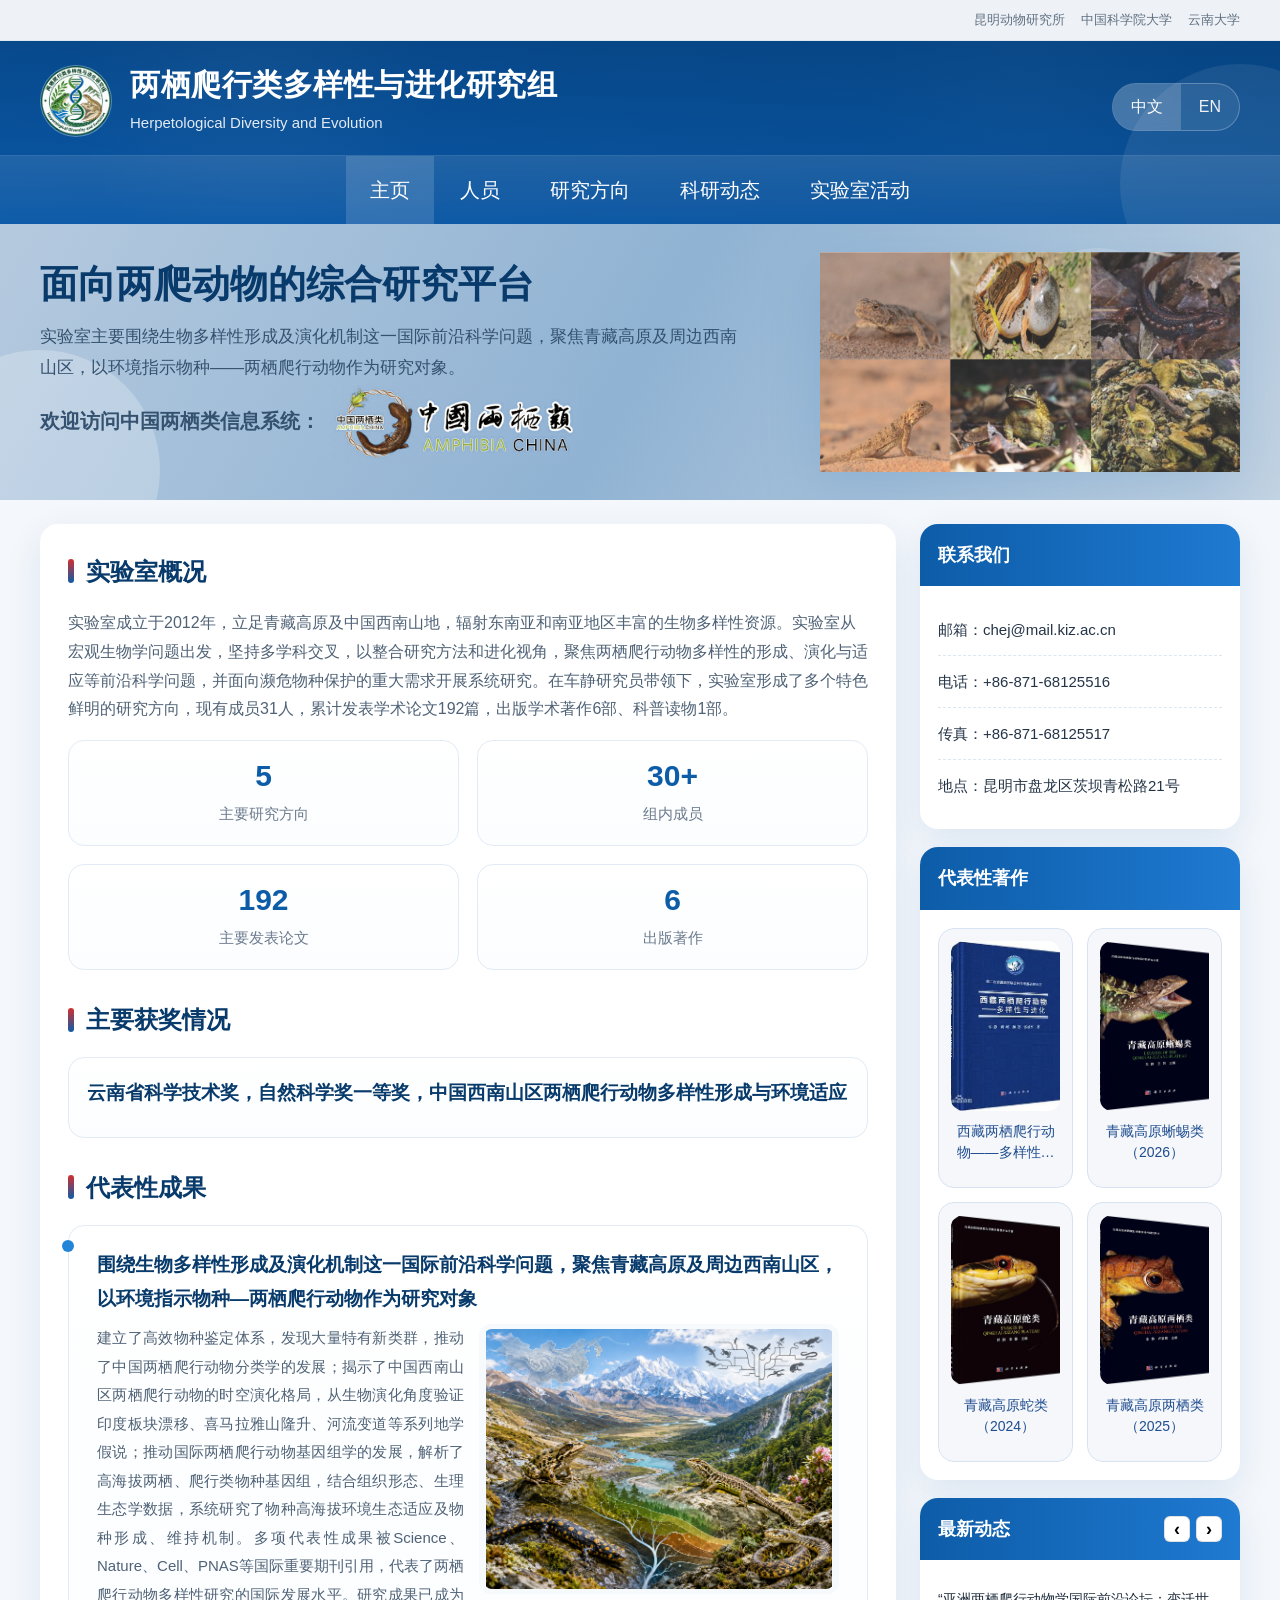
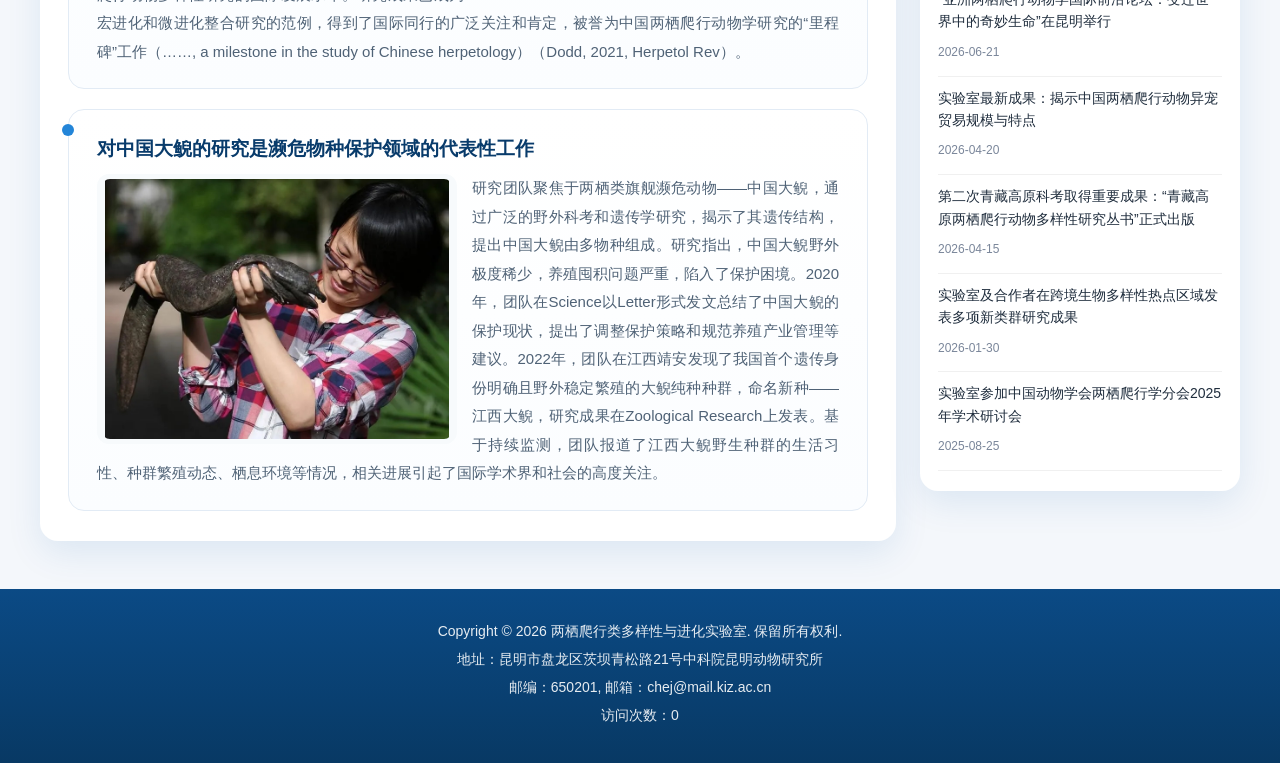
==== index.html @ 8bc5602e "Initial commit" ====
<!DOCTYPE html>
<html lang="zh-CN">
<head>
  <meta charset="UTF-8" />
<!--  <meta name="viewport" content="width=device-width, initial-scale=1.0" />-->
  <meta name="viewport" content="width=1200">
  <title>Loading...</title>
  <link rel="stylesheet" href="css/style.css" />
</head>
<body data-page="home">
  <div id="app"></div>
  <script src="js/site-config.js"></script>
  <script src="data/zh/site.js"></script>
  <script src="data/en/site.js"></script>
  <script src="data/zh/home.js"></script>
  <script src="data/en/home.js"></script>
  <script src="js/app.js"></script>
</body>
</html>
---- css/style.css ----
:root {
  --primary: #0d5ca8;
  --primary-dark: #083b6b;
  --secondary: #1f7ad1;
  --accent: #d32f2f;
  --bg: #f4f7fb;
  --panel: #ffffff;
  --text: #243447;
  --muted: #6b7a8c;
  --line: #dde6f1;
  --shadow: 0 12px 35px rgba(13, 92, 168, 0.10);
  --radius: 18px;
  --container: 1200px;
}

* { box-sizing: border-box; }
html { scroll-behavior: smooth; }
body {
  margin: 0;
  font-family: "Microsoft YaHei", "PingFang SC", "Noto Sans SC", Arial, sans-serif;
  color: var(--text);
  background: var(--bg);
  line-height: 1.8;
}

a { color: inherit; text-decoration: none; }
img { max-width: 100%; display: block; }
button, input, textarea { font: inherit; }
.container {
  width: min(var(--container), calc(100% - 32px));
  margin: 0 auto;
}

.topbar {
  background: #eef2f7;
  color: #607080;
  font-size: 13px;
  border-bottom: 1px solid #e1e7ef;
}
.topbar .container {
  min-height: 40px;
  display: flex;
  justify-content: space-between;
  align-items: center;
  gap: 16px;
}
.topbar-links {
  display: flex;
  gap: 16px;
  flex-wrap: wrap;
}

.site-header {
  background:
    linear-gradient(rgba(6, 68, 132, 0.82), rgba(8, 87, 168, 0.78)),
    radial-gradient(circle at 20% 25%, rgba(255,255,255,0.18), transparent 18%),
    radial-gradient(circle at 80% 20%, rgba(255,255,255,0.10), transparent 16%),
    linear-gradient(135deg, #0f61af 0%, #0a4c88 70%, #083b6b 100%);
  color: #fff;
  position: relative;
  overflow: hidden;
}
.site-header::after {
  content: "";
  position: absolute;
  inset: auto -80px -80px auto;
  width: 240px;
  height: 240px;
  border-radius: 50%;
  background: rgba(255,255,255,0.08);
}
.header-main {
  display: flex;
  justify-content: space-between;
  align-items: center;
  gap: 24px;
  padding: 24px 0 18px;
}
.brand {
  display: flex;
  align-items: center;
  gap: 18px;
}
.brand img {
  width: 72px;
  height: 72px;
  border-radius: 50%;
  background: rgba(255,255,255,0.1);
  border: 1px solid rgba(255,255,255,0.25);
}
.brand-title {
  margin: 0;
  font-size: 30px;
  line-height: 1.2;
  letter-spacing: 0.5px;
}
.brand-subtitle {
  margin-top: 6px;
  font-size: 15px;
  color: rgba(255,255,255,0.88);
}
.header-actions {
  display: flex;
  flex-direction: column;
  align-items: flex-end;
  gap: 12px;
}
.header-note {
  font-size: 14px;
  color: rgba(255,255,255,0.9);
}
.lang-switch {
  display: inline-flex;
  border: 1px solid rgba(255,255,255,0.25);
  border-radius: 999px;
  overflow: hidden;
  background: rgba(255,255,255,0.08);
  backdrop-filter: blur(6px);
}
.lang-switch button {
  border: 0;
  background: transparent;
  color: rgba(255,255,255,0.92);
  padding: 9px 18px;
  cursor: pointer;
  transition: 0.2s ease;
}
.lang-switch button.active {
  background: rgba(255,255,255,0.18);
  color: #fff;
}

.nav-wrap {
  border-top: 1px solid rgba(255,255,255,0.14);
  background: linear-gradient(180deg, rgba(255,255,255,0.10), rgba(255,255,255,0.02));
}
.nav {
  list-style: none;
  margin: 0;
  padding: 0;
  display: flex;
  gap: 2px;
  justify-content: center;
  flex-wrap: wrap;
}

/* 设置导航栏的字号大小*/
.nav a {
  display: block;
  padding: 16px 24px;
  color: #fff;
  font-size: 20px;
  transition: background 0.2s ease;
}
.nav a:hover,
.nav a.active {
  background: rgba(255,255,255,0.14);
}

.hero {
  position: relative;
  overflow: hidden;
  background:
    linear-gradient(0deg, rgba(8,60,112,0.18), rgba(8,60,112,0.18)),
    linear-gradient(120deg, #dbe9f7, #aecde9, #edf5fc);
}
.hero::before {
  content: "";
  position: absolute;
  left: -80px;
  bottom: -90px;
  width: 240px;
  height: 240px;
  border-radius: 50%;
  background: rgba(255,255,255,0.24);
}
.hero::after {
  content: "";
  position: absolute;
  right: 8%;
  top: 24px;
  width: 160px;
  height: 160px;
  border-radius: 50%;
  background: rgba(255,255,255,0.16);
}
.hero-inner {
  min-height: 230px;
  display: grid;
  grid-template-columns: 1.2fr 0.8fr;
  align-items: center;
  gap: 24px;
  padding: 28px 0;
}
.hero-text {
  position: relative;
  z-index: 1;
}
.hero-badge {
  display: inline-block;
  padding: 6px 12px;
  font-size: 13px;
  border-radius: 999px;
  color: var(--primary-dark);
  background: rgba(255,255,255,0.55);
  border: 1px solid rgba(13,92,168,0.10);
  margin-bottom: 14px;
}
.hero h2 {
  margin: 0 0 14px;
  font-size: 38px;
  line-height: 1.25;
  color: var(--primary-dark);
}
.hero p {
  margin: 0;
  font-size: 17px;
  color: #34526f;
  max-width: 760px;
}
.hero-art {
  position: relative;
  z-index: 1;
}
.hero-art img {
  width: 100%;
  max-width: 420px;
  margin-left: auto;
  filter: drop-shadow(0 18px 30px rgba(13, 92, 168, 0.16));
}

.main {
  margin: 24px auto 48px;
}
.page-layout {
  display: grid;
  grid-template-columns: minmax(0, 1fr) 320px;
  gap: 24px;
  align-items: start;
}
.panel {
  background: var(--panel);
  border-radius: var(--radius);
  box-shadow: var(--shadow);
}
.content-panel {
  padding: 26px 28px 30px;
}
.side-card {
  padding: 0;
  overflow: hidden;
}
.side-title {
  background: linear-gradient(90deg, var(--primary), var(--secondary));
  color: #fff;
  padding: 15px 18px;
  font-size: 18px;
  font-weight: 700;
}
.side-body {
  padding: 18px;
}
.side-list {
  list-style: none;
  margin: 0;
  padding: 0;
}
.side-list li {
  padding: 12px 0;
  border-bottom: 1px dashed var(--line);
  font-size: 15px;
}
.side-list li:last-child { border-bottom: 0; }
.side-list small {
  display: block;
  margin-top: 5px;
  color: var(--muted);
}
.info-grid {
  display: grid;
  grid-template-columns: repeat(2, minmax(0, 1fr));
  gap: 14px;
}
.info-pill {
  background: #f7fbff;
  border: 1px solid #dce8f4;
  border-radius: 14px;
  padding: 14px;
  font-size: 14px;
  color: #486482;
}

.section {
  margin-bottom: 28px;
}
.section:last-child { margin-bottom: 0; }
.section-title {
  display: flex;
  align-items: center;
  gap: 12px;
  margin: 0 0 16px;
  font-size: 24px;
  color: var(--primary-dark);
}
.section-title::before {
  content: "";
  width: 6px;
  height: 24px;
  border-radius: 999px;
  background: linear-gradient(180deg, var(--accent), var(--primary));
}
.section-intro {
  margin: 0 0 16px;
  color: #4f6276;
  font-size: 16px;
}

.hero-cards,
.card-grid,
.stats-grid,
.profile-grid,
.timeline,
.news-grid,
.activity-grid,
.pub-list,
.project-list {
  display: grid;
  gap: 18px;
}
.hero-cards,
.card-grid,
.stats-grid,
.profile-grid,
.news-grid,
.activity-grid {
  grid-template-columns: repeat(2, minmax(0, 1fr));
}
.card,
.stat-card,
.profile-card,
.news-card,
.activity-card,
.pub-card,
.project-card,
.timeline-item {
  background: linear-gradient(180deg, #fff, #fbfdff);
  border: 1px solid #e2ebf5;
  border-radius: 16px;
  padding: 18px;
}
.card h4,
.profile-card h4,
.news-card h4,
.activity-card h4,
.pub-card h4,
.project-card h4,
.timeline-item h4 {
  margin: 0 0 8px;
  font-size: 19px;
  color: var(--primary-dark);
}
.card p,
.profile-card p,
.news-card p,
.activity-card p,
.pub-card p,
.project-card p,
.timeline-item p {
  margin: 0;
  color: #4f6276;
  font-size: 15px;
}
.card-meta,
.profile-meta,
.pub-meta,
.project-meta,
.activity-meta,
.news-meta {
  margin-top: 10px;
  font-size: 13px;
  color: var(--muted);
}
.card-grid {
  grid-template-columns: 1fr;
}

.card-grid .card {
  width: 100%;
  max-width: 100%;
}
.stat-card {
  text-align: center;
}
.stat-value {
  font-size: 30px;
  line-height: 1.1;
  font-weight: 700;
  color: var(--primary);
  margin-bottom: 8px;
}
.stat-label {
  color: var(--muted);
  font-size: 15px;
}
.profile-role {
  display: inline-block;
  margin-bottom: 10px;
  padding: 4px 10px;
  border-radius: 999px;
  font-size: 12px;
  color: #fff;
  background: linear-gradient(90deg, var(--primary), var(--secondary));
}
.profile-card ul,
.project-card ul,
.activity-card ul,
.pub-card ul {
  margin: 10px 0 0;
  padding-left: 18px;
  color: #4f6276;
}
.timeline-item {
  position: relative;
  padding-left: 22px;
}
.timeline-item::before {
  content: "";
  position: absolute;
  left: 0;
  top: 8px;
  width: 10px;
  height: 10px;
  border-radius: 50%;
  background: var(--secondary);
}
.label-list {
  display: flex;
  flex-wrap: wrap;
  gap: 10px;
}
.label {
  display: inline-block;
  padding: 6px 12px;
  border-radius: 999px;
  background: #eef6ff;
  border: 1px solid #d4e6f7;
  color: #4a6786;
  font-size: 14px;
}
.notice-box {
  background: linear-gradient(135deg, #f8fbff, #eef6ff);
  border: 1px solid #d9e7f6;
  border-radius: 16px;
  padding: 18px;
  color: #405a76;
}
.notice-box strong { color: var(--accent); }
.table-like {
  display: grid;
  gap: 10px;
}
.table-row {
  display: grid;
  grid-template-columns: 140px 1fr;
  gap: 14px;
  padding: 14px;
  border-radius: 14px;
  background: #f9fbfe;
  border: 1px solid #e3edf7;
}
.table-row .key {
  font-weight: 700;
  color: var(--primary-dark);
}
.table-row .value {
  color: #4f6276;
}
.footer {
  background: linear-gradient(180deg, #0b4a85, #083964);
  color: rgba(255,255,255,0.9);
  margin-top: 42px;
}
.footer .container {
  padding: 28px 0 34px;
  text-align: center;
  font-size: 14px;
  line-height: 2;
}
.back-top {
  position: fixed;
  right: 24px;
  bottom: 24px;
  width: 48px;
  height: 48px;
  border: 0;
  border-radius: 50%;
  background: var(--primary);
  color: #fff;
  box-shadow: 0 10px 24px rgba(13, 92, 168, 0.28);
  cursor: pointer;
  display: none;
}

@media (max-width: 1080px) {
  .page-layout { grid-template-columns: 1fr; }
  .hero-inner { grid-template-columns: 1fr; }
  .hero-art img { margin: 0 auto; }
}
@media (max-width: 860px) {
  .header-main {
    flex-direction: column;
    align-items: flex-start;
  }
  .header-actions {
    align-items: flex-start;
  }
  .hero h2 { font-size: 30px; }
  .hero-cards,
  .card-grid,
  .stats-grid,
  .profile-grid,
  .news-grid,
  .activity-grid,
  .info-grid { grid-template-columns: 1fr; }
}
@media (max-width: 640px) {
  .brand-title { font-size: 28px; }
  .nav a { padding: 13px 16px; font-size: 15px; }
  .content-panel { padding: 20px 16px 24px; }
  .table-row { grid-template-columns: 1fr; gap: 8px; }
  .hero h2 { font-size: 26px; }
}


/* ===== People page enhancement ===== */
.section-title-centered { justify-content: center; }
.people-section .section-intro { text-align: center; }
.leader-layout {
  display: grid;
  grid-template-columns: 220px 1fr;
  gap: 28px;
  align-items: start;
}
.leader-side {
  text-align: center;
}
/*.leader-avatar,*/
/*.person-avatar {*/
/*  width: 150px;*/
/*  height: 150px;*/
/*  object-fit: cover;*/
/*  border-radius: 8px;*/
/*  border: 2px solid #0b7a17;*/
/*  background: #fff;*/
/*}*/
.leader-avatar,
.person-avatar {
  width: 150px;
  height: 180px;
  object-fit: cover;
  object-position: center top;
  border-radius: 10px;
  border: 1px solid #0b7a17;
  background: #fff;
  padding: 1px;
  box-sizing: border-box;
}

.leader-avatar {
  width: 150px;
  height: 180px;
  margin: 0 auto 14px;
}
.leader-name,
.person-name {
  margin-top: 8px;
  font-weight: 700;
  color: #243447;
}
.person-name-link {
  color: inherit;
  text-decoration: none;
}
.person-name-link:hover {
  color: var(--primary);
  text-decoration: underline;
}
.leader-title,
.person-title {
  color: #58697b;
  font-size: 14px;
  margin-top: 10px;
}
.leader-contact,
.person-contact {
  margin-top: 8px;
  color: #5f6f81;
  font-size: 13px;
  line-height: 1.9;
}
.leader-block-title {
  font-size: 18px;
  font-weight: 700;
  color: var(--primary-dark);
  margin-bottom: 10px;
}
.leader-exp-list {
  margin: 0;
  padding-left: 18px;
  color: #4f6276;
}
.leader-exp-list li { margin-bottom: 6px; }
.leader-interests {
  display: flex;
  flex-wrap: wrap;
  gap: 10px;
}
.leader-interest {
  display: inline-flex;
  padding: 6px 12px;
  border-radius: 999px;
  background: #eef6ff;
  border: 1px solid #d4e6f7;
  color: #4a6786;
  font-size: 14px;
}
.people-grid {
  display: grid;
  grid-template-columns: repeat(3, minmax(0, 1fr));
  gap: 28px 22px;
}
.person-card {
  text-align: center;
}
.person-avatar-wrap {
  display: flex;
  justify-content: center;
}
.person-avatar {
  width: 130px;
  height: 150px;
}
@media (max-width: 1024px) {
  .people-grid { grid-template-columns: repeat(2, minmax(0, 1fr)); }
  .leader-layout { grid-template-columns: 1fr; }
}
@media (max-width: 640px) {
  .people-grid { grid-template-columns: 1fr; }
}

/* home 滑动窗口*/
.side-title-row {
  display: flex;
  align-items: center;
  justify-content: space-between;
}

.latest-controls {
  display: flex;
  gap: 6px;
}

.latest-btn {
  width: 26px;
  height: 26px;
  border: 1px solid rgba(0, 0, 0, 0.12);
  background: #fff;
  border-radius: 6px;
  cursor: pointer;
  line-height: 1;
  font-size: 18px;
}

.latest-btn:hover {
  background: #f5f7fb;
}

.latest-slider-window {
  overflow: hidden;
  position: relative;
}

.latest-slider-list {
  list-style: none;
  margin: 0;
  padding: 0;
  transition: transform 0.45s ease;
  will-change: transform;
}

.latest-slide-item {
  padding: 10px 0;
  border-bottom: 1px solid rgba(0, 0, 0, 0.06);
  box-sizing: border-box;
}

.latest-slide-item:last-child {
  border-bottom: none;
}

.latest-slide-title {
  font-size: 14px;
  line-height: 1.6;
  color: #1f2d3d;
  margin-bottom: 4px;
}

.latest-slide-date {
  display: inline-block;
  font-size: 12px;
  color: #7a869a;
}

/* 2026科研进展*/

.pub-inline-list {
  margin: 16px 0 0;
  padding-left: 22px;
}

.pub-inline-item {
  margin-bottom: 14px;
  line-height: 1.9;
  color: #111;
}

.pub-inline-text {
  display: inline;
}

.pub-inline-link {
  margin-left: 6px;
  text-decoration: none;
  font-size: 14px;
  vertical-align: middle;
}

.pub-inline-link:hover {
  opacity: 0.8;
}

.pub-year-block {
  margin-top: 18px;
}

.pub-year-title {
  font-size: 22px;
  font-weight: 700;
  color: #1f4e79;
  margin: 10px 0 12px;
}

.pub-inline-list {
  margin: 0;
  padding-left: 28px;
}

.pub-inline-item {
  margin-bottom: 14px;
  line-height: 1.9;
}

.pub-inline-link {
  margin-left: 6px;
  text-decoration: none;
}

/*!*# books*!*/
/*.quick-item-image {*/
/*  display: flex;*/
/*  flex-direction: column;*/
/*  text-decoration: none;*/
/*  background: #f5f7fb;*/
/*  border: 1px solid #d7e3f3;*/
/*  border-radius: 18px;*/
/*  padding: 12px;*/
/*  overflow: hidden;*/
/*}*/

/*.quick-item-image img {*/
/*  width: 100%;*/
/*  height: 140px;*/
/*  object-fit: cover;*/
/*  border-radius: 12px;*/
/*}*/

/*.quick-item-title {*/
/*  margin-top: 10px;*/
/*  font-size: 14px;*/
/*  color: #1f4d8f;*/
/*  text-align: center;*/
/*}*/
/* 代表性专著：固定卡片大小 */
.info-grid {
  display: grid;
  grid-template-columns: repeat(2, minmax(0, 1fr));
  gap: 14px;
  align-items: stretch;
}

.info-book-card {
  display: flex;
  flex-direction: column;
  width: 100%;
  height: 260px;           /* 整个卡片固定高度 */
  padding: 12px;
  border-radius: 16px;
  border: 1px solid #d7e3f3;
  background: #f5f7fb;
  overflow: hidden;
  box-sizing: border-box;
}

.info-book-img {
  width: 100%;
  height: 170px;           /* 图片固定高度 */
  object-fit: cover;       /* 图片自动裁切，保持整齐 */
  border-radius: 12px;
  flex-shrink: 0;
}

.info-book-title {
  margin-top: 10px;
  font-size: 14px;
  line-height: 1.5;
  color: #1f4d8f;
  text-align: center;

  height: 42px;            /* 标题区域固定高度 */
  overflow: hidden;
  display: -webkit-box;
  -webkit-line-clamp: 2;   /* 最多显示两行 */
  -webkit-box-orient: vertical;
}







.activity-grid {
  display: grid;
  grid-template-columns: repeat(2, minmax(0, 1fr));
  gap: 28px;
}

.activity-card {
  background: #f7f9fc;
  border: 1px solid #dfe7f1;
  border-radius: 24px;
  padding: 24px;
  box-shadow: 0 8px 24px rgba(29, 54, 88, 0.06);
}

.activity-card h4 {
  margin: 0 0 18px;
  font-size: 24px;
  font-weight: 800;
  color: #0e3b72;
}

.activity-slider {
  position: relative;
  width: 100%;
  aspect-ratio: 16 / 9;
  border-radius: 14px;
  overflow: hidden;
  background: #edf2f8;
}

.activity-slider-track {
  width: 100%;
  height: 100%;
  position: relative;
}

.activity-slide {
  position: absolute;
  inset: 0;
  opacity: 0;
  transition: opacity 0.35s ease;
  pointer-events: none;
}

.activity-slide.active {
  opacity: 1;
  pointer-events: auto;
}

.activity-slide img {
  width: 100%;
  height: 100%;
  object-fit: cover;
  display: block;
}

.activity-arrow {
  position: absolute;
  top: 50%;
  transform: translateY(-50%);
  width: 54px;
  height: 92px;
  border: none;
  border-radius: 10px;
  background: rgba(0, 0, 0, 0.18);
  color: #fff;
  font-size: 42px;
  line-height: 1;
  cursor: pointer;
  z-index: 3;
}

.activity-arrow.prev {
  left: 18px;
}

.activity-arrow.next {
  right: 18px;
}

.activity-dots {
  position: absolute;
  left: 50%;
  bottom: 18px;
  transform: translateX(-50%);
  display: flex;
  gap: 12px;
  z-index: 3;
}

.activity-dot {
  width: 46px;
  height: 6px;
  border-radius: 999px;
  background: rgba(255, 255, 255, 0.45);
  cursor: pointer;
  transition: all 0.25s ease;
}

.activity-dot.active {
  background: rgba(255, 255, 255, 0.95);
}

.activity-slider.empty {
  display: flex;
  align-items: center;
  justify-content: center;
  color: #7c8aa5;
  font-size: 16px;
}

@media (max-width: 900px) {
  .activity-grid {
    grid-template-columns: 1fr;
  }

  .activity-card {
    padding: 20px;
  }

  .activity-card h4 {
    font-size: 20px;
  }

  .activity-arrow {
    width: 42px;
    height: 72px;
    font-size: 34px;
  }
}



.footer-counter {
  margin-top: 0;
  color: inherit;
  font-size: inherit;
  line-height: inherit;
  font-weight: inherit;
}

#visitCount {
  color: inherit;
  font-size: inherit;
  line-height: inherit;
  font-weight: inherit;
}



/* ===== 手机端进一步适配 ===== */
html, body {
  overflow-x: hidden;
}

body {
  word-wrap: break-word;
  overflow-wrap: anywhere;
}

@media (max-width: 860px) {
  .topbar .container {
    flex-direction: column;
    align-items: flex-start;
    padding: 8px 0;
  }

  .topbar-links {
    gap: 10px;
  }

  .brand {
    width: 100%;
    align-items: flex-start;
  }

  .brand > div {
    min-width: 0;
  }

  .brand-title {
    font-size: 24px;
    line-height: 1.35;
    word-break: break-word;
  }

  .brand-subtitle {
    font-size: 13px;
    line-height: 1.5;
    word-break: break-word;
  }

  .header-actions {
    width: 100%;
  }

  .lang-switch {
    align-self: flex-start;
  }

  .nav {
    justify-content: flex-start;
  }

  .nav a {
    padding: 10px 12px;
    font-size: 14px;
  }

  .side-title-row {
    flex-wrap: wrap;
    gap: 8px;
  }

  .footer .container {
    padding-left: 16px;
    padding-right: 16px;
    word-break: break-word;
  }
}

@media (max-width: 640px) {
  .container {
    width: calc(100% - 20px);
  }

  .header-main {
    gap: 14px;
    padding: 16px 0 14px;
  }

  .brand {
    gap: 12px;
  }

  .brand img {
    width: 56px;
    height: 56px;
  }

  .brand-title {
    font-size: 20px;
    line-height: 1.35;
  }

  .brand-subtitle {
    font-size: 12px;
    line-height: 1.45;
  }

  .hero-inner {
    gap: 14px;
    padding: 18px 0;
  }

  .hero h2 {
    font-size: 22px;
    line-height: 1.35;
  }

  .hero p {
    font-size: 14px;
  }

  .content-panel {
    padding: 16px 12px 20px;
  }

  .section-title {
    font-size: 20px;
  }

  .side-title {
    font-size: 16px;
    padding: 12px 14px;
  }

  .side-body {
    padding: 14px;
  }

  .latest-slide-title,
  .side-list li,
  .info-pill,
  .card p,
  .news-card p,
  .activity-card p,
  .project-card p,
  .pub-inline-item {
    font-size: 14px;
  }

  .activity-card {
    padding: 16px;
  }

  .activity-card h4 {
    font-size: 18px;
  }

  .activity-arrow {
    width: 34px;
    height: 54px;
    font-size: 26px;
  }

  .activity-dots {
    bottom: 10px;
    gap: 8px;
  }

  .activity-dot {
    width: 24px;
    height: 4px;
  }

  .footer .container {
    font-size: 13px;
    line-height: 1.8;
  }
}


/* news card*/
.latest-slide-link {
  display: block;
  color: inherit;
  text-decoration: none;
  cursor: pointer;
}

.latest-slide-link:hover .latest-slide-title {
  color: #0b7a17;
  text-decoration: underline;
}

.latest-slide-link:hover {
  background: #f6faf7;
}



/*活动图片放大设置*/
.paper-grid {
  display: grid;
  grid-template-columns: repeat(2, 1fr);
  gap: 35px;
  margin-top: 20px;
}

.paper-item {
  text-align: center;
}

.paper-item img {
  width: 100%;
  border-radius: 10px;
  box-shadow: 0 6px 18px rgba(0,0,0,0.08);
  transition: 0.3s;
}

.paper-item img:hover {
  transform: scale(1.02);
}

.paper-caption {
  margin-top: 10px;
  font-size: 14px;
  color: #333;
  line-height: 1.5;
}

.video-card {
  text-align: center;
}

.video-thumb {
  position: relative;
  overflow: hidden;
  border-radius: 10px;
  background: #000;
}

.video-thumb video {
  width: 100%;
  height: 260px;
  object-fit: cover;
  display: block;
  border-radius: 10px;
}


.paper-grid img {
  cursor: zoom-in;
  transition: transform .35s ease, box-shadow .35s ease;
}

.paper-grid img:hover {
  transform: scale(1.06);
  box-shadow: 0 12px 30px rgba(0,0,0,.22);
  z-index: 2;
}

#imageLightbox {
  position: fixed;
  inset: 0;
  background: rgba(0,0,0,.88);
  display: none;
  align-items: center;
  justify-content: center;
  flex-direction: column;
  z-index: 99999;
  padding: 40px;
  box-sizing: border-box;
}

#imageLightbox.active {
  display: flex;
}

#imageLightbox img {
  max-width: 90vw;
  max-height: 82vh;
  object-fit: contain;
  border-radius: 8px;
  box-shadow: 0 15px 50px rgba(0,0,0,.5);
  animation: zoomIn .25s ease;
}

#lightboxClose {
  position: absolute;
  top: 20px;
  right: 30px;
  background: none;
  border: none;
  color: white;
  font-size: 42px;
  cursor: pointer;
}

#lightboxCaption {
  color: white;
  margin-top: 16px;
  font-size: 16px;
  text-align: center;
}

@keyframes zoomIn {
  from {
    transform: scale(.85);
    opacity: 0;
  }
  to {
    transform: scale(1);
    opacity: 1;
  }
}



/* ==================== 研究方向 ==================== */

.project-list {
  display: flex;
  flex-direction: column;
  gap: 22px;
}

.project-card {
  background: linear-gradient(180deg, #fff, #fbfdff);
  border: 1px solid #e2ebf5;
  border-radius: 16px;
  padding: 20px;
  box-sizing: border-box;
}

/* 不使用 grid，让文字可以环绕图片 */
.project-content {
  display: block;
  width: 100%;
}

.project-content::after {
  content: "";
  display: block;
  clear: both;
}


/* ==================== 图片 ==================== */

/* 默认：右图左文 */
.project-card-photo {
  float: right;

  width: 360px;
  height: 200px;

  margin: 0 2px 2px 5px;

  padding: 0;
  background: none;
  border: none;
  border-radius: 0;
  box-shadow: none;
  overflow: hidden;
}

.project-card-photo img {
  width: 100%;
  height: 100%;
  object-fit: contain;
  display: block;

  background: none;
  border: none;
  border-radius: 0;
  box-shadow: none;
}


/* ==================== reverse：左图右文 ==================== */

.project-reverse .project-card-photo {
  float: left;
  margin: 0 10px 2px 0;
}


/* ==================== 文字 ==================== */

.project-card-text {
  display: block;
}

.project-card-text h4 {
  margin: 0 0 12px;
  font-size: 19px;
  line-height: 1.7;
  color: var(--primary-dark);
}

.project-card-text p {
  margin: 0;
  font-size: 17px;
  line-height: 1.9;
  color: #4f6276;
}

.project-card-text ul {
  margin: 0;
  padding-left: 20px;
  color: #4f6276;
}

.project-card-text li {
  font-size: 17px;
  line-height: 2;
  text-align: justify;
}


/* ==================== 英文 ==================== */

html[lang="en"] .project-card-text p,
html[lang="en"] .project-card-text li {
  text-align: justify;
  text-justify: inter-word;
  text-align-last: left;
  hyphens: auto;
  word-break: normal;
  overflow-wrap: normal;
}


/* ==================== 手机端 ==================== */

@media (max-width: 700px) {

  .project-card-photo,
  .project-reverse .project-card-photo {
    float: none;
    width: 100%;
    height: auto;
    margin: 0 0 18px 0;
  }

  .project-card-photo img {
    width: 100%;
    height: auto;
  }

  .project-card-text li {
    font-size: 16px;
    line-height: 1.85;
  }
}



/* ==================== 代表性成果 Timeline ==================== */

.timeline {
  display: flex;
  flex-direction: column;
  gap: 20px;
}

/* 每一个成果卡片 */
.timeline-item {
  position: relative;
  background: linear-gradient(180deg, #fff, #fbfdff);
  border: 1px solid #e2ebf5;
  border-radius: 16px;
  padding: 22px 28px;
  box-sizing: border-box;
}

/* 左上角蓝色圆点 */
.timeline-item::before {
  content: "";
  position: absolute;
  left: -7px;
  top: 14px;
  width: 12px;
  height: 12px;
  border-radius: 50%;
  background: #2385d8;
}

/* 标题 */
.timeline-title {
  width: 100%;
  margin: 0 0 16px;
  font-size: 19px;
  line-height: 1.8;
  font-weight: 700;
  color: var(--primary-dark);
  text-align: left;
}

/* ==================== 正文区域 ==================== */

/*
  这里不要使用 grid / flex。
  block + float 才能让文字绕图片，
  从而填充图片下方的空白区域。
*/
.timeline-content {
  display: block;
  width: 100%;
}

/* 清除 float，避免影响下一张卡片 */
.timeline-content::after {
  content: "";
  display: block;
  clear: both;
}

/* 正文 */
.timeline-content p {
  margin: 0;
  color: #4f6276;
  font-size: 15px;
  line-height: 1.9;
  text-align: justify;
  text-justify: inter-word;
}

/* ==================== 图片 ==================== */

/* 默认：第一条成果，图片放右上角 */
.timeline-photo {
  float: right;
  width: 360px;
  height: 270px;
  margin: 0 0 5px 15px;
  padding: 5px;
  box-sizing: border-box;
  background: #f7fafc;
  border-radius: 12px;
  overflow: hidden;
}

.timeline-reverse .timeline-photo {
  float: left;
  margin: 0 15px 5px 0;
}

/* 图片本身 */
.timeline-photo img {
  width: 100%;
  height: 100%;
  object-fit: contain;
  display: block;
  border-radius: 8px;
}

/* ==================== 第二条：图片放左侧 ==================== */

.timeline-reverse .timeline-photo {
  float: left;
  margin: 0 15px 5px 0;
}

/* ==================== 英文页面 ==================== */

html[lang="en"] .timeline-content p {
  text-align: justify;
  text-justify: inter-word;
  text-align-last: left;

  hyphens: auto;
  word-break: normal;
  overflow-wrap: normal;

  line-height: 1.85;
}

/* 英文标题仍然左对齐，不建议强制两端对齐 */
html[lang="en"] .timeline-title {
  text-align: left;
  word-break: normal;
  overflow-wrap: normal;
}

/* ==================== 响应式 ==================== */

@media (max-width: 900px) {
  .timeline-photo,
  .timeline-reverse .timeline-photo {
    width: 320px;
    height: 260px;
  }
}

@media (max-width: 700px) {
  .timeline-item {
    padding: 18px;
  }

  /*
    手机端取消 float，
    图片直接放在标题和正文之间
  */
  .timeline-photo,
  .timeline-reverse .timeline-photo {
    float: none;
    width: 100%;
    height: auto;
    margin: 0 0 18px 0;
  }

  .timeline-photo img {
    width: 100%;
    height: auto;
    object-fit: contain;
  }

  .timeline-title {
    font-size: 18px;
    line-height: 1.7;
  }

  .timeline-content p {
    font-size: 15px;
    line-height: 1.85;
  }
}
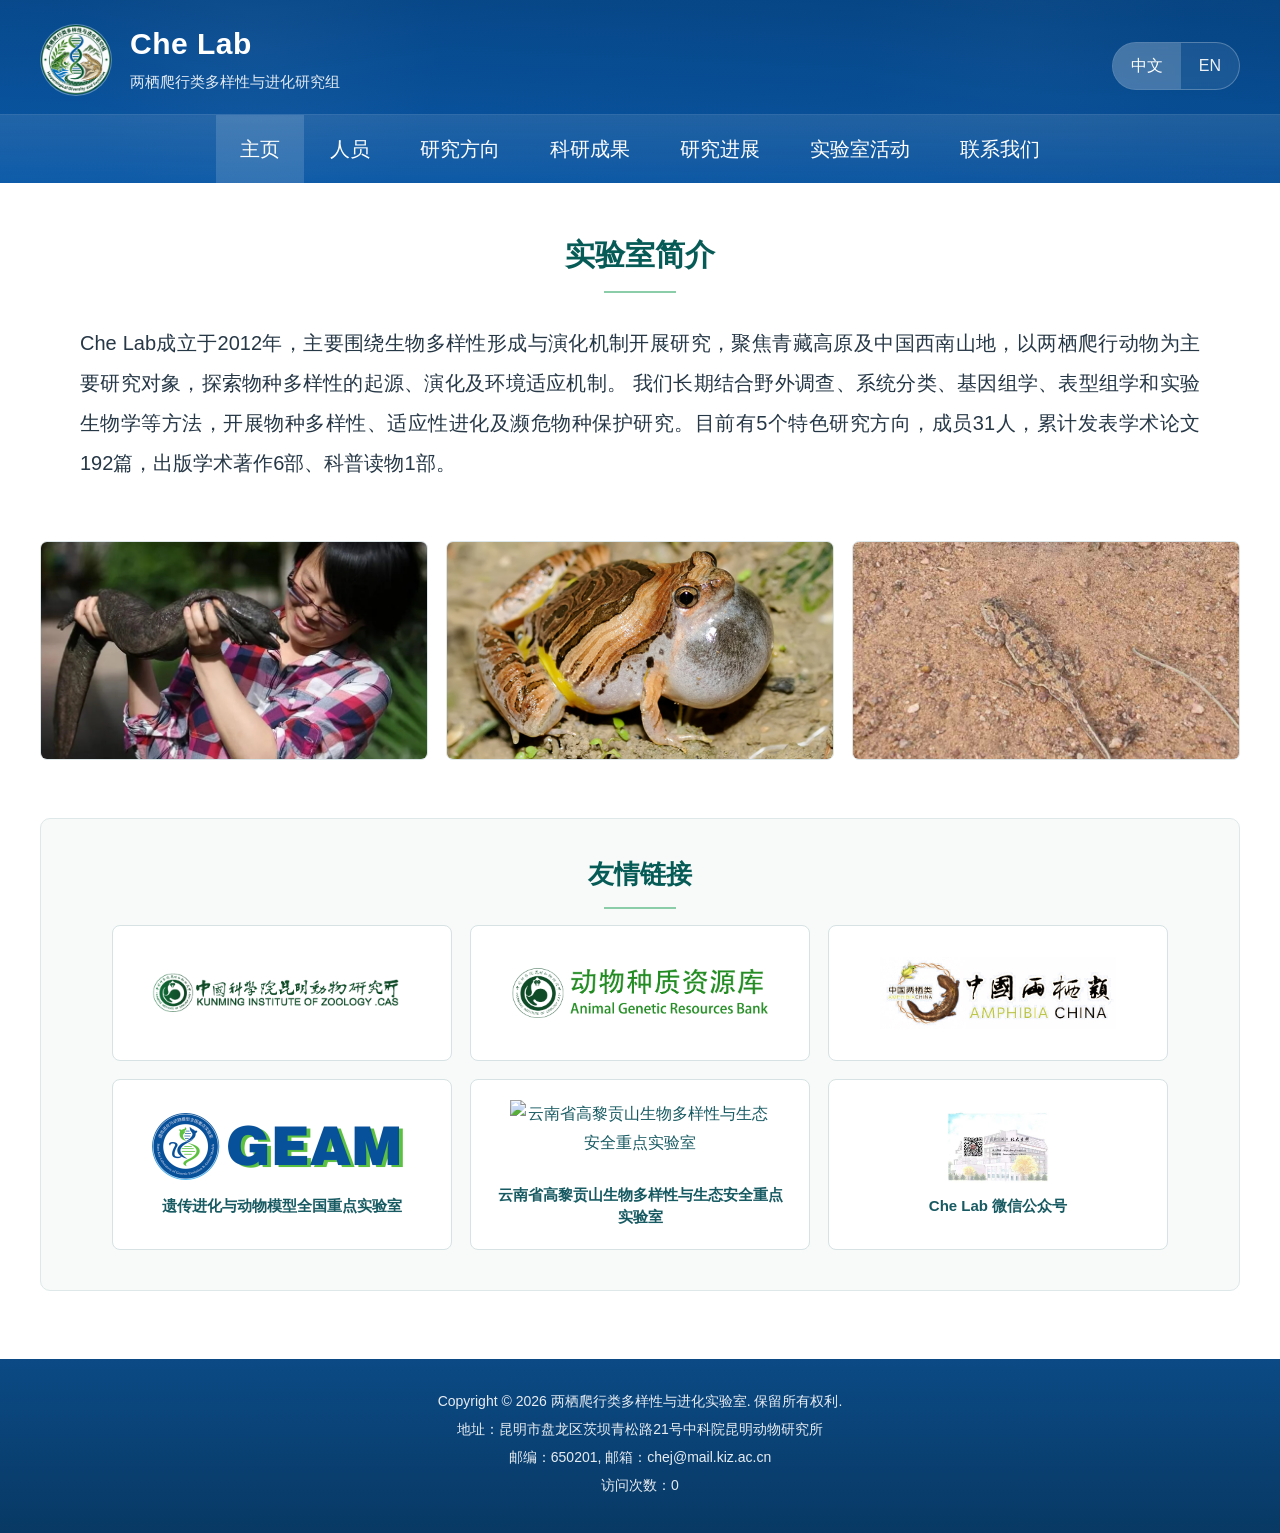
==== commit c08cfcf7: "Initial Che Lab website Initial Che Lab website" ====
--- a/index.html
+++ b/index.html
@@ -5,7 +5,8 @@
 <!--  <meta name="viewport" content="width=device-width, initial-scale=1.0" />-->
   <meta name="viewport" content="width=1200">
   <title>Loading...</title>
-  <link rel="stylesheet" href="css/style.css" />
+  <link rel="stylesheet" href="css/common.css">
+  <link rel="stylesheet" href="css/home.css">
 </head>
 <body data-page="home">
   <div id="app"></div>
--- a/css/common.css
+++ b/css/common.css
@@ -0,0 +1,729 @@
+/* COMMON / GLOBAL STYLES
+   Shared variables, layout, header, nav, generic components, footer and responsive rules.
+*/
+
+:root {
+  --primary: #0d5ca8;
+  --primary-dark: #083b6b;
+  --secondary: #1f7ad1;
+  --accent: #d32f2f;
+  --bg: #f4f7fb;
+  --panel: #ffffff;
+  --text: #243447;
+  --muted: #6b7a8c;
+  --line: #dde6f1;
+  --shadow: 0 12px 35px rgba(13, 92, 168, 0.10);
+  --radius: 18px;
+  --container: 1200px;
+}
+
+* { box-sizing: border-box; }
+html { scroll-behavior: smooth; }
+body {
+  margin: 0;
+  font-family: "Microsoft YaHei", "PingFang SC", "Noto Sans SC", Arial, sans-serif;
+  color: var(--text);
+  background: var(--bg);
+  line-height: 1.8;
+}
+
+a { color: inherit; text-decoration: none; }
+img { max-width: 100%; display: block; }
+button, input, textarea { font: inherit; }
+.container {
+  width: min(var(--container), calc(100% - 32px));
+  margin: 0 auto;
+}
+
+.topbar {
+  background: #eef2f7;
+  color: #607080;
+  font-size: 13px;
+  border-bottom: 1px solid #e1e7ef;
+}
+.topbar .container {
+  min-height: 40px;
+  display: flex;
+  justify-content: space-between;
+  align-items: center;
+  gap: 16px;
+}
+.topbar-links {
+  display: flex;
+  gap: 16px;
+  flex-wrap: wrap;
+}
+
+.site-header {
+  background:
+    linear-gradient(rgba(6, 68, 132, 0.82), rgba(8, 87, 168, 0.78)),
+    radial-gradient(circle at 20% 25%, rgba(255,255,255,0.18), transparent 18%),
+    radial-gradient(circle at 80% 20%, rgba(255,255,255,0.10), transparent 16%),
+    linear-gradient(135deg, #0f61af 0%, #0a4c88 70%, #083b6b 100%);
+  color: #fff;
+  position: relative;
+  overflow: hidden;
+}
+.header-main {
+  display: flex;
+  justify-content: space-between;
+  align-items: center;
+  gap: 24px;
+  padding: 24px 0 18px;
+}
+.brand {
+  display: flex;
+  align-items: center;
+  gap: 18px;
+}
+.brand img {
+  width: 72px;
+  height: 72px;
+  border-radius: 50%;
+  background: rgba(255,255,255,0.1);
+  border: 1px solid rgba(255,255,255,0.25);
+}
+.brand-title {
+  margin: 0;
+  font-size: 30px;
+  line-height: 1.2;
+  letter-spacing: 0.5px;
+}
+.brand-subtitle {
+  margin-top: 6px;
+  font-size: 15px;
+  color: rgba(255,255,255,0.88);
+}
+.header-actions {
+  display: flex;
+  flex-direction: column;
+  align-items: flex-end;
+  gap: 12px;
+}
+.header-note {
+  font-size: 14px;
+  color: rgba(255,255,255,0.9);
+}
+.lang-switch {
+  display: inline-flex;
+  border: 1px solid rgba(255,255,255,0.25);
+  border-radius: 999px;
+  overflow: hidden;
+  background: rgba(255,255,255,0.08);
+  backdrop-filter: blur(6px);
+}
+.lang-switch button {
+  border: 0;
+  background: transparent;
+  color: rgba(255,255,255,0.92);
+  padding: 9px 18px;
+  cursor: pointer;
+  transition: 0.2s ease;
+}
+.lang-switch button.active {
+  background: rgba(255,255,255,0.18);
+  color: #fff;
+}
+
+.nav-wrap {
+  border-top: 1px solid rgba(255,255,255,0.14);
+  background: linear-gradient(180deg, rgba(255,255,255,0.10), rgba(255,255,255,0.02));
+}
+.nav {
+  list-style: none;
+  margin: 0;
+  padding: 0;
+  display: flex;
+  gap: 2px;
+  justify-content: center;
+  flex-wrap: wrap;
+}
+
+/* 设置导航栏的字号大小*/
+.nav a {
+  display: block;
+  padding: 16px 24px;
+  color: #fff;
+  font-size: 20px;
+  transition: background 0.2s ease;
+}
+.nav a:hover,
+.nav a.active {
+  background: rgba(255,255,255,0.14);
+}
+
+.hero {
+  position: relative;
+  overflow: hidden;
+  background:
+    linear-gradient(0deg, rgba(8,60,112,0.18), rgba(8,60,112,0.18)),
+    linear-gradient(120deg, #dbe9f7, #aecde9, #edf5fc);
+}
+.hero::before {
+  content: "";
+  position: absolute;
+  left: -80px;
+  bottom: -90px;
+  width: 240px;
+  height: 240px;
+  border-radius: 50%;
+  background: rgba(255,255,255,0.24);
+}
+.hero::after {
+  content: "";
+  position: absolute;
+  right: 8%;
+  top: 24px;
+  width: 160px;
+  height: 160px;
+  border-radius: 50%;
+  background: rgba(255,255,255,0.16);
+}
+.hero-inner {
+  min-height: 230px;
+  display: grid;
+  grid-template-columns: 1.2fr 0.8fr;
+  align-items: center;
+  gap: 24px;
+  padding: 28px 0;
+}
+.hero-text {
+  position: relative;
+  z-index: 1;
+}
+.hero-badge {
+  display: inline-block;
+  padding: 6px 12px;
+  font-size: 13px;
+  border-radius: 999px;
+  color: var(--primary-dark);
+  background: rgba(255,255,255,0.55);
+  border: 1px solid rgba(13,92,168,0.10);
+  margin-bottom: 14px;
+}
+.hero h2 {
+  margin: 0 0 14px;
+  font-size: 38px;
+  line-height: 1.25;
+  color: var(--primary-dark);
+}
+.hero p {
+  margin: 0;
+  font-size: 17px;
+  color: #34526f;
+  max-width: 760px;
+}
+.hero-art {
+  position: relative;
+  z-index: 1;
+}
+.hero-art img {
+  width: 100%;
+  max-width: 420px;
+  margin-left: auto;
+  filter: drop-shadow(0 18px 30px rgba(13, 92, 168, 0.16));
+}
+
+.main {
+  margin: 24px auto 48px;
+}
+.page-layout {
+  display: grid;
+  grid-template-columns: minmax(0, 1fr) 320px;
+  gap: 24px;
+  align-items: start;
+}
+.panel {
+  background: var(--panel);
+  border-radius: var(--radius);
+  box-shadow: var(--shadow);
+}
+.content-panel {
+  padding: 26px 28px 30px;
+}
+.side-card {
+  padding: 0;
+  overflow: hidden;
+}
+.side-title {
+  background: linear-gradient(90deg, var(--primary), var(--secondary));
+  color: #fff;
+  padding: 15px 18px;
+  font-size: 18px;
+  font-weight: 700;
+}
+.side-body {
+  padding: 18px;
+}
+.side-list {
+  list-style: none;
+  margin: 0;
+  padding: 0;
+}
+.side-list li {
+  padding: 12px 0;
+  border-bottom: 1px dashed var(--line);
+  font-size: 15px;
+}
+.side-list li:last-child { border-bottom: 0; }
+.side-list small {
+  display: block;
+  margin-top: 5px;
+  color: var(--muted);
+}
+.info-grid {
+  display: grid;
+  grid-template-columns: repeat(2, minmax(0, 1fr));
+  gap: 14px;
+}
+.info-pill {
+  background: #f7fbff;
+  border: 1px solid #dce8f4;
+  border-radius: 14px;
+  padding: 14px;
+  font-size: 14px;
+  color: #486482;
+}
+
+.section {
+  margin-bottom: 28px;
+}
+.section:last-child { margin-bottom: 0; }
+.section-title {
+  display: flex;
+  align-items: center;
+  gap: 12px;
+  margin: 0 0 16px;
+  font-size: 24px;
+  color: var(--primary-dark);
+}
+.section-title::before {
+  content: "";
+  width: 6px;
+  height: 24px;
+  border-radius: 999px;
+  background: linear-gradient(180deg, var(--accent), var(--primary));
+}
+.section-intro {
+  margin: 0 0 16px;
+  color: #4f6276;
+  font-size: 16px;
+}
+
+.hero-cards,
+.card-grid,
+.stats-grid,
+.profile-grid,
+.timeline,
+.news-grid,
+.activity-grid,
+.pub-list,
+.project-list {
+  display: grid;
+  gap: 18px;
+}
+.hero-cards,
+.card-grid,
+.stats-grid,
+.profile-grid,
+.news-grid,
+.activity-grid {
+  grid-template-columns: repeat(2, minmax(0, 1fr));
+}
+.card,
+.stat-card,
+.profile-card,
+.news-card,
+.activity-card,
+.pub-card,
+.project-card,
+.timeline-item {
+  background: linear-gradient(180deg, #fff, #fbfdff);
+  border: 1px solid #e2ebf5;
+  border-radius: 16px;
+  padding: 18px;
+}
+.card h4,
+.profile-card h4,
+.news-card h4,
+.activity-card h4,
+.pub-card h4,
+.project-card h4,
+.timeline-item h4 {
+  margin: 0 0 8px;
+  font-size: 19px;
+  color: var(--primary-dark);
+}
+.card p,
+.profile-card p,
+.news-card p,
+.activity-card p,
+.pub-card p,
+.project-card p,
+.timeline-item p {
+  margin: 0;
+  color: #4f6276;
+  font-size: 15px;
+}
+.card-meta,
+.profile-meta,
+.pub-meta,
+.project-meta,
+.activity-meta,
+.news-meta {
+  margin-top: 10px;
+  font-size: 13px;
+  color: var(--muted);
+}
+.news-title-link,
+.contact-link {
+  color: inherit;
+  text-decoration: none;
+}
+.news-title-link:hover,
+.contact-link:hover {
+  color: var(--accent);
+  text-decoration: underline;
+}
+.card-grid {
+  grid-template-columns: 1fr;
+}
+
+.card-grid .card {
+  width: 100%;
+  max-width: 100%;
+}
+.stat-card {
+  text-align: center;
+}
+.stat-value {
+  font-size: 30px;
+  line-height: 1.1;
+  font-weight: 700;
+  color: var(--primary);
+  margin-bottom: 8px;
+}
+.stat-label {
+  color: var(--muted);
+  font-size: 15px;
+}
+.profile-role {
+  display: inline-block;
+  margin-bottom: 10px;
+  padding: 4px 10px;
+  border-radius: 999px;
+  font-size: 12px;
+  color: #fff;
+  background: linear-gradient(90deg, var(--primary), var(--secondary));
+}
+.profile-card ul,
+.project-card ul,
+.activity-card ul,
+.pub-card ul {
+  margin: 10px 0 0;
+  padding-left: 18px;
+  color: #4f6276;
+}
+.timeline-item {
+  position: relative;
+  padding-left: 22px;
+}
+.timeline-item::before {
+  content: "";
+  position: absolute;
+  left: 0;
+  top: 8px;
+  width: 10px;
+  height: 10px;
+  border-radius: 50%;
+  background: var(--secondary);
+}
+.label-list {
+  display: flex;
+  flex-wrap: wrap;
+  gap: 10px;
+}
+.label {
+  display: inline-block;
+  padding: 6px 12px;
+  border-radius: 999px;
+  background: #eef6ff;
+  border: 1px solid #d4e6f7;
+  color: #4a6786;
+  font-size: 14px;
+}
+.notice-box {
+  background: linear-gradient(135deg, #f8fbff, #eef6ff);
+  border: 1px solid #d9e7f6;
+  border-radius: 16px;
+  padding: 18px;
+  color: #405a76;
+}
+.notice-box strong { color: var(--accent); }
+.table-like {
+  display: grid;
+  gap: 10px;
+}
+.table-row {
+  display: grid;
+  grid-template-columns: 140px 1fr;
+  gap: 14px;
+  padding: 14px;
+  border-radius: 14px;
+  background: #f9fbfe;
+  border: 1px solid #e3edf7;
+}
+.table-row .key {
+  font-weight: 700;
+  color: var(--primary-dark);
+}
+.table-row .value {
+  color: #4f6276;
+}
+.footer {
+  background: linear-gradient(180deg, #0b4a85, #083964);
+  color: rgba(255,255,255,0.9);
+  margin-top: 42px;
+}
+.footer .container {
+  padding: 28px 0 34px;
+  text-align: center;
+  font-size: 14px;
+  line-height: 2;
+}
+.back-top {
+  position: fixed;
+  right: 24px;
+  bottom: 24px;
+  width: 48px;
+  height: 48px;
+  border: 0;
+  border-radius: 50%;
+  background: var(--primary);
+  color: #fff;
+  box-shadow: 0 10px 24px rgba(13, 92, 168, 0.28);
+  cursor: pointer;
+  display: none;
+}
+
+@media (max-width: 1080px) {
+  .page-layout { grid-template-columns: 1fr; }
+  .hero-inner { grid-template-columns: 1fr; }
+  .hero-art img { margin: 0 auto; }
+}
+@media (max-width: 860px) {
+  .header-main {
+    flex-direction: column;
+    align-items: flex-start;
+  }
+  .header-actions {
+    align-items: flex-start;
+  }
+  .hero h2 { font-size: 30px; }
+  .hero-cards,
+  .card-grid,
+  .stats-grid,
+  .profile-grid,
+  .news-grid,
+  .activity-grid,
+  .info-grid { grid-template-columns: 1fr; }
+}
+@media (max-width: 640px) {
+  .brand-title { font-size: 28px; }
+  .nav a { padding: 13px 16px; font-size: 15px; }
+  .content-panel { padding: 20px 16px 24px; }
+  .table-row { grid-template-columns: 1fr; gap: 8px; }
+  .hero h2 { font-size: 26px; }
+}
+
+
+
+
+.footer-counter {
+  margin-top: 0;
+  color: inherit;
+  font-size: inherit;
+  line-height: inherit;
+  font-weight: inherit;
+}
+
+#visitCount {
+  color: inherit;
+  font-size: inherit;
+  line-height: inherit;
+  font-weight: inherit;
+}
+
+
+
+/* ===== 手机端进一步适配 ===== */
+html, body {
+  overflow-x: hidden;
+}
+
+body {
+  word-wrap: break-word;
+  overflow-wrap: anywhere;
+}
+
+@media (max-width: 860px) {
+  .topbar .container {
+    flex-direction: column;
+    align-items: flex-start;
+    padding: 8px 0;
+  }
+
+  .topbar-links {
+    gap: 10px;
+  }
+
+  .brand {
+    width: 100%;
+    align-items: flex-start;
+  }
+
+  .brand > div {
+    min-width: 0;
+  }
+
+  .brand-title {
+    font-size: 24px;
+    line-height: 1.35;
+    word-break: break-word;
+  }
+
+  .brand-subtitle {
+    font-size: 13px;
+    line-height: 1.5;
+    word-break: break-word;
+  }
+
+  .header-actions {
+    width: 100%;
+  }
+
+  .lang-switch {
+    align-self: flex-start;
+  }
+
+  .nav {
+    justify-content: flex-start;
+  }
+
+  .nav a {
+    padding: 10px 12px;
+    font-size: 14px;
+  }
+
+  .side-title-row {
+    flex-wrap: wrap;
+    gap: 8px;
+  }
+
+  .footer .container {
+    padding-left: 16px;
+    padding-right: 16px;
+    word-break: break-word;
+  }
+}
+
+@media (max-width: 640px) {
+  .container {
+    width: calc(100% - 20px);
+  }
+
+  .header-main {
+    gap: 14px;
+    padding: 16px 0 14px;
+  }
+
+  .brand {
+    gap: 12px;
+  }
+
+  .brand img {
+    width: 56px;
+    height: 56px;
+  }
+
+  .brand-title {
+    font-size: 20px;
+    line-height: 1.35;
+  }
+
+  .brand-subtitle {
+    font-size: 12px;
+    line-height: 1.45;
+  }
+
+  .hero-inner {
+    gap: 14px;
+    padding: 18px 0;
+  }
+
+  .hero h2 {
+    font-size: 22px;
+    line-height: 1.35;
+  }
+
+  .hero p {
+    font-size: 14px;
+  }
+
+  .content-panel {
+    padding: 16px 12px 20px;
+  }
+
+  .section-title {
+    font-size: 20px;
+  }
+
+  .side-title {
+    font-size: 16px;
+    padding: 12px 14px;
+  }
+
+  .side-body {
+    padding: 14px;
+  }
+
+  .latest-slide-title,
+  .side-list li,
+  .info-pill,
+  .card p,
+  .news-card p,
+  .activity-card p,
+  .project-card p,
+  .pub-inline-item {
+    font-size: 14px;
+  }
+
+  .activity-card {
+    padding: 16px;
+  }
+
+  .activity-card h4 {
+    font-size: 18px;
+  }
+
+  .activity-arrow {
+    width: 34px;
+    height: 54px;
+    font-size: 26px;
+  }
+
+  .activity-dots {
+    bottom: 10px;
+    gap: 8px;
+  }
+
+  .activity-dot {
+    width: 24px;
+    height: 4px;
+  }
+
+  .footer .container {
+    font-size: 13px;
+    line-height: 1.8;
+  }
+}
--- a/css/home.css
+++ b/css/home.css
@@ -0,0 +1,808 @@
+/* HOME PAGE
+   Split from original style.css. Load common.css before this file.
+*/
+
+/* home 滑动窗口*/
+.side-title-row {
+  display: flex;
+  align-items: center;
+  justify-content: space-between;
+}
+
+.latest-controls {
+  display: flex;
+  gap: 6px;
+}
+
+.latest-btn {
+  width: 26px;
+  height: 26px;
+  border: 1px solid rgba(0, 0, 0, 0.12);
+  background: #fff;
+  border-radius: 6px;
+  cursor: pointer;
+  line-height: 1;
+  font-size: 18px;
+}
+
+.latest-btn:hover {
+  background: #f5f7fb;
+}
+
+.latest-slider-window {
+  overflow: hidden;
+  position: relative;
+}
+
+.latest-slider-list {
+  list-style: none;
+  margin: 0;
+  padding: 0;
+  transition: transform 0.45s ease;
+  will-change: transform;
+}
+
+.latest-slide-item {
+  padding: 10px 0;
+  border-bottom: 1px solid rgba(0, 0, 0, 0.06);
+  box-sizing: border-box;
+}
+
+.latest-slide-item:last-child {
+  border-bottom: none;
+}
+
+.latest-slide-title {
+  font-size: 18px;
+  line-height: 1.8;
+  color: #1f2d3d;
+  margin-bottom: 4px;
+}
+
+.latest-slide-date {
+  display: inline-block;
+  font-size: 12px;
+  color: #7a869a;
+}
+
+
+
+/* news card*/
+.latest-slide-link {
+  display: block;
+  color: inherit;
+  text-decoration: none;
+  cursor: pointer;
+}
+
+.latest-slide-link:hover .latest-slide-title {
+  color: #0b7a17;
+  text-decoration: underline;
+}
+
+.latest-slide-link:hover {
+  background: #f6faf7;
+}
+
+
+
+
+/* ==================== 代表性成果 Timeline ==================== */
+
+.timeline {
+  display: flex;
+  flex-direction: column;
+  gap: 20px;
+}
+
+/* 每一个成果卡片 */
+.timeline-item {
+  position: relative;
+  background: linear-gradient(180deg, #fff, #fbfdff);
+  border: 1px solid #e2ebf5;
+  border-radius: 16px;
+  padding: 22px 28px;
+  box-sizing: border-box;
+}
+
+/* 左上角蓝色圆点 */
+.timeline-item::before {
+  content: "";
+  position: absolute;
+  left: -7px;
+  top: 14px;
+  width: 12px;
+  height: 12px;
+  border-radius: 50%;
+  background: #2385d8;
+}
+
+/* 标题 */
+.timeline-title {
+  width: 100%;
+  margin: 0 0 16px;
+  font-size: 19px;
+  line-height: 1.8;
+  font-weight: 700;
+  color: var(--primary-dark);
+  text-align: left;
+}
+
+/* ==================== 正文区域 ==================== */
+
+/*
+  这里不要使用 grid / flex。
+  block + float 才能让文字绕图片，
+  从而填充图片下方的空白区域。
+*/
+.timeline-content {
+  display: block;
+  width: 100%;
+}
+
+/* 清除 float，避免影响下一张卡片 */
+.timeline-content::after {
+  content: "";
+  display: block;
+  clear: both;
+}
+
+/* 正文 */
+.timeline-content p {
+  margin: 0;
+  color: #4f6276;
+  font-size: 18px;
+  line-height: 1.9;
+  text-align: justify;
+  text-justify: inter-word;
+}
+
+/* ==================== 图片 ==================== */
+
+/* 默认：第一条成果，图片放右上角 */
+.timeline-photo {
+  float: right;
+  width: 360px;
+  height: 270px;
+  margin: 0 0 5px 15px;
+  padding: 5px;
+  box-sizing: border-box;
+  background: #f7fafc;
+  border-radius: 12px;
+  overflow: hidden;
+}
+
+.timeline-reverse .timeline-photo {
+  float: left;
+  margin: 0 15px 5px 0;
+}
+
+/* 图片本身 */
+.timeline-photo img {
+  width: 100%;
+  height: 100%;
+  object-fit: contain;
+  display: block;
+  border-radius: 8px;
+}
+
+/* ==================== 第二条：图片放左侧 ==================== */
+
+.timeline-reverse .timeline-photo {
+  float: left;
+  margin: 0 15px 5px 0;
+}
+
+/* ==================== 英文页面 ==================== */
+
+html[lang="en"] .timeline-content p {
+  text-align: justify;
+  text-justify: inter-word;
+  text-align-last: left;
+
+  hyphens: auto;
+  word-break: normal;
+  overflow-wrap: normal;
+
+  line-height: 1.85;
+}
+
+/* 英文标题仍然左对齐，不建议强制两端对齐 */
+html[lang="en"] .timeline-title {
+  text-align: left;
+  word-break: normal;
+  overflow-wrap: normal;
+}
+
+/* ==================== 响应式 ==================== */
+
+@media (max-width: 900px) {
+  .timeline-photo,
+  .timeline-reverse .timeline-photo {
+    width: 320px;
+    height: 260px;
+  }
+}
+
+@media (max-width: 700px) {
+  .timeline-item {
+    padding: 18px;
+  }
+
+  /*
+    手机端取消 float，
+    图片直接放在标题和正文之间
+  */
+  .timeline-photo,
+  .timeline-reverse .timeline-photo {
+    float: none;
+    width: 100%;
+    height: auto;
+    margin: 0 0 18px 0;
+  }
+
+  .timeline-photo img {
+    width: 100%;
+    height: auto;
+    object-fit: contain;
+  }
+
+  .timeline-title {
+    font-size: 18px;
+    line-height: 1.7;
+  }
+
+  .timeline-content p {
+    font-size: 15px;
+    line-height: 1.85;
+  }
+}
+
+
+/* =========================================================
+   Home page: clean institutional layout
+   ========================================================= */
+
+body[data-page="home"] {
+  background: #f3f6f9;
+}
+
+body[data-page="home"] .main {
+  margin-top: 32px;
+  margin-bottom: 56px;
+}
+
+body[data-page="home"] .content-panel {
+  padding: 38px 42px 44px;
+  border: 1px solid #dce5ee;
+  border-radius: 12px;
+  box-shadow: 0 8px 28px rgba(22, 65, 105, 0.07);
+}
+
+body[data-page="home"] .section {
+  margin-bottom: 42px;
+}
+
+body[data-page="home"] .section:last-child {
+  margin-bottom: 0;
+}
+
+body[data-page="home"] .section-title {
+  gap: 10px;
+  margin-bottom: 18px;
+  padding-bottom: 12px;
+  border-bottom: 1px solid #dfe7ef;
+  font-size: 22px;
+  line-height: 1.45;
+  color: #083f73;
+}
+
+body[data-page="home"] .section-title::before {
+  width: 4px;
+  height: 22px;
+  border-radius: 1px;
+  background: #176db5;
+}
+
+body[data-page="home"] .section-intro {
+  margin: 0 0 22px;
+  color: #43566a;
+  font-size: 16px;
+  line-height: 2;
+  text-align: justify;
+  text-justify: inter-ideograph;
+}
+
+/* Lab snapshot */
+body[data-page="home"] .section-stats .stats-grid {
+  grid-template-columns: repeat(4, minmax(0, 1fr));
+  gap: 14px;
+}
+
+body[data-page="home"] .section-stats .stat-card {
+  position: relative;
+  min-height: 116px;
+  display: flex;
+  flex-direction: column;
+  align-items: center;
+  justify-content: center;
+  padding: 20px 14px 18px;
+  border: 1px solid #d8e4ef;
+  border-radius: 10px;
+  background: #f9fbfd;
+  box-shadow: none;
+  overflow: hidden;
+}
+
+body[data-page="home"] .section-stats .stat-card::before {
+  content: "";
+  position: absolute;
+  top: 0;
+  left: 0;
+  width: 100%;
+  height: 3px;
+  background: #176db5;
+}
+
+body[data-page="home"] .section-stats .stat-value {
+  margin-bottom: 7px;
+  color: #0b5da6;
+  font-size: 32px;
+  font-weight: 700;
+  line-height: 1;
+}
+
+body[data-page="home"] .section-stats .stat-label {
+  color: #50657a;
+  font-size: 14px;
+  line-height: 1.5;
+}
+
+/* Major award */
+body[data-page="home"] .section-cards .card-grid {
+  gap: 14px;
+}
+
+body[data-page="home"] .section-cards .card {
+  position: relative;
+  padding: 20px 24px 20px 28px;
+  border: 1px solid #d8e4ef;
+  border-left: 4px solid #176db5;
+  border-radius: 8px;
+  background: #f9fbfd;
+  box-shadow: none;
+}
+
+body[data-page="home"] .section-cards .card h4 {
+  margin: 0;
+  color: #124f84;
+  font-size: 17px;
+  font-weight: 700;
+  line-height: 1.75;
+}
+
+/* Representative achievements */
+body[data-page="home"] .section-timeline .timeline {
+  gap: 24px;
+}
+
+body[data-page="home"] .section-timeline .timeline-item {
+  padding: 26px 28px 28px;
+  border: 1px solid #d8e4ef;
+  border-radius: 10px;
+  background: #ffffff;
+  box-shadow: 0 5px 18px rgba(22, 65, 105, 0.05);
+}
+
+body[data-page="home"] .section-timeline .timeline-item::before {
+  left: -6px;
+  top: 28px;
+  width: 11px;
+  height: 11px;
+  border: 2px solid #ffffff;
+  background: #176db5;
+  box-shadow: 0 0 0 1px #176db5;
+}
+
+body[data-page="home"] .section-timeline .timeline-title {
+  margin: 0 0 18px;
+  padding-bottom: 14px;
+  border-bottom: 1px solid #e6edf4;
+  color: #0a477c;
+  font-size: 18px;
+  line-height: 1.75;
+}
+
+body[data-page="home"] .section-timeline .timeline-content {
+  display: grid;
+  grid-template-columns: minmax(0, 1fr) minmax(300px, 40%);
+  gap: 26px;
+  align-items: start;
+}
+
+body[data-page="home"] .section-timeline .timeline-content::after {
+  display: none;
+}
+
+body[data-page="home"] .section-timeline .timeline-photo,
+body[data-page="home"] .section-timeline .timeline-reverse .timeline-photo {
+  float: none;
+  width: 100%;
+  height: auto;
+  aspect-ratio: 4 / 3;
+  margin: 0;
+  padding: 0;
+  border: 1px solid #e1e8ef;
+  border-radius: 8px;
+  background: #eef3f7;
+  box-shadow: none;
+}
+
+body[data-page="home"] .section-timeline .timeline-content:not(.timeline-reverse) .timeline-photo {
+  grid-column: 2;
+  grid-row: 1;
+}
+
+body[data-page="home"] .section-timeline .timeline-content:not(.timeline-reverse) p {
+  grid-column: 1;
+  grid-row: 1;
+}
+
+body[data-page="home"] .section-timeline .timeline-reverse .timeline-photo {
+  grid-column: 1;
+  grid-row: 1;
+}
+
+body[data-page="home"] .section-timeline .timeline-reverse p {
+  grid-column: 2;
+  grid-row: 1;
+}
+
+body[data-page="home"] .section-timeline .timeline-photo img {
+  width: 100%;
+  height: 100%;
+  border-radius: 7px;
+  object-fit: cover;
+}
+
+body[data-page="home"] .section-timeline .timeline-content p {
+  color: #43566a;
+  font-size: 16px;
+  line-height: 1.95;
+  text-align: justify;
+}
+
+html[lang="en"] body[data-page="home"] .section-intro,
+html[lang="en"] body[data-page="home"] .section-timeline .timeline-content p {
+  text-justify: inter-word;
+  hyphens: auto;
+}
+
+@media (max-width: 960px) {
+  body[data-page="home"] .content-panel {
+    padding: 32px 30px 38px;
+  }
+
+  body[data-page="home"] .section-stats .stats-grid {
+    grid-template-columns: repeat(2, minmax(0, 1fr));
+  }
+
+  body[data-page="home"] .section-timeline .timeline-content {
+    grid-template-columns: minmax(0, 1fr) 300px;
+    gap: 22px;
+  }
+}
+
+@media (max-width: 760px) {
+  body[data-page="home"] .main {
+    margin-top: 20px;
+    margin-bottom: 34px;
+  }
+
+  body[data-page="home"] .content-panel {
+    padding: 24px 20px 28px;
+    border-radius: 10px;
+  }
+
+  body[data-page="home"] .section {
+    margin-bottom: 32px;
+  }
+
+  body[data-page="home"] .section-title {
+    font-size: 20px;
+  }
+
+  body[data-page="home"] .section-intro {
+    font-size: 15px;
+    line-height: 1.9;
+  }
+
+  body[data-page="home"] .section-timeline .timeline-content,
+  body[data-page="home"] .section-timeline .timeline-content:not(.timeline-reverse),
+  body[data-page="home"] .section-timeline .timeline-reverse {
+    display: flex;
+    flex-direction: column;
+    gap: 18px;
+  }
+
+  body[data-page="home"] .section-timeline .timeline-photo,
+  body[data-page="home"] .section-timeline .timeline-reverse .timeline-photo {
+    order: 0;
+    aspect-ratio: 16 / 10;
+  }
+
+  body[data-page="home"] .section-timeline .timeline-content p,
+  body[data-page="home"] .section-timeline .timeline-reverse p {
+    order: 1;
+    font-size: 15px;
+    line-height: 1.9;
+  }
+}
+
+@media (max-width: 480px) {
+  body[data-page="home"] .content-panel {
+    padding: 20px 15px 24px;
+  }
+
+  body[data-page="home"] .section-stats .stats-grid {
+    gap: 10px;
+  }
+
+  body[data-page="home"] .section-stats .stat-card {
+    min-height: 100px;
+    padding: 16px 8px 14px;
+  }
+
+  body[data-page="home"] .section-stats .stat-value {
+    font-size: 27px;
+  }
+
+  body[data-page="home"] .section-stats .stat-label {
+    font-size: 13px;
+  }
+
+  body[data-page="home"] .section-cards .card,
+  body[data-page="home"] .section-timeline .timeline-item {
+    padding: 20px 16px;
+  }
+
+  body[data-page="home"] .section-cards .card {
+    padding-left: 20px;
+  }
+
+  body[data-page="home"] .section-cards .card h4,
+  body[data-page="home"] .section-timeline .timeline-title {
+    font-size: 16px;
+  }
+}
+
+
+/* =========================================================
+   Home page: introduction -> image gallery -> linked logos
+   ========================================================= */
+
+body[data-page="home"] {
+  background: #ffffff;
+}
+
+body[data-page="home"] .main {
+  margin-top: 0;
+  margin-bottom: 56px;
+}
+
+body[data-page="home"] .content-panel {
+  padding: 52px 0 12px;
+  border: 0;
+  border-radius: 0;
+  background: transparent;
+  box-shadow: none;
+}
+
+body[data-page="home"] .section {
+  margin-bottom: 58px;
+}
+
+body[data-page="home"] .section:last-child {
+  margin-bottom: 0;
+}
+
+body[data-page="home"] .section-home-intro .section-title,
+body[data-page="home"] .section-image-gallery .section-title,
+body[data-page="home"] .section-logo-links .section-title {
+  position: relative;
+  display: flex;
+  justify-content: center;
+  margin: 0 0 30px;
+  padding: 0 18px 17px;
+  border: 0;
+  color: #075b57;
+  font-size: 30px;
+  font-weight: 700;
+  line-height: 1.35;
+  text-align: center;
+}
+
+body[data-page="home"] .section-home-intro .section-title::before,
+body[data-page="home"] .section-image-gallery .section-title::before,
+body[data-page="home"] .section-logo-links .section-title::before {
+  content: "";
+  position: absolute;
+  left: 50%;
+  bottom: 0;
+  width: 72px;
+  height: 2px;
+  border-radius: 0;
+  background: #8bcda8;
+  transform: translateX(-50%);
+}
+
+/* Introduction */
+body[data-page="home"] .home-intro-copy {
+  max-width: 1120px;
+  margin: 0 auto;
+}
+
+body[data-page="home"] .home-intro-copy p {
+  margin: 0 0 18px;
+  color: #263746;
+  font-size: 20px;
+  line-height: 2;
+  text-align: justify;
+  text-justify: inter-ideograph;
+}
+
+body[data-page="home"] .home-intro-copy p:last-child {
+  margin-bottom: 0;
+}
+
+/* Research image gallery */
+body[data-page="home"] .home-image-grid {
+  display: grid;
+  grid-template-columns: repeat(auto-fit, minmax(300px, 1fr));
+  gap: 18px;
+}
+
+body[data-page="home"] .home-image-item {
+  margin: 0;
+  overflow: hidden;
+  border: 1px solid #dce5e7;
+  border-radius: 7px;
+  background: #ffffff;
+}
+
+body[data-page="home"] .home-image-item > img,
+body[data-page="home"] .home-image-link {
+  width: 100%;
+  aspect-ratio: 16 / 9;
+}
+
+body[data-page="home"] .home-image-link {
+  display: block;
+  overflow: hidden;
+}
+
+body[data-page="home"] .home-image-item img {
+  width: 100%;
+  height: 100%;
+  object-fit: cover;
+  transition: transform 0.3s ease;
+}
+
+body[data-page="home"] .home-image-link:hover img {
+  transform: scale(1.025);
+}
+
+body[data-page="home"] .home-image-item figcaption {
+  padding: 14px 16px 15px;
+  color: #28495b;
+  font-size: 15px;
+  font-weight: 600;
+  line-height: 1.65;
+  text-align: center;
+}
+
+/* Linked research-platform logos */
+body[data-page="home"] .section-logo-links {
+  padding: 38px 34px 40px;
+  border: 1px solid #dfe8e8;
+  border-radius: 10px;
+  background: #f7faf9;
+}
+
+body[data-page="home"] .section-logo-links .section-title {
+  margin-bottom: 16px;
+  font-size: 26px;
+}
+
+body[data-page="home"] .section-logo-links .section-intro {
+  margin: 0 0 26px;
+  color: #5b6b73;
+  font-size: 15px;
+  line-height: 1.7;
+  text-align: center;
+}
+
+body[data-page="home"] .home-logo-grid {
+  display: flex;
+  flex-wrap: wrap;
+  justify-content: center;
+  gap: 18px;
+}
+
+body[data-page="home"] .home-logo-card {
+  width: min(100%, 340px);
+  min-height: 136px;
+  display: flex;
+  flex-direction: column;
+  align-items: center;
+  justify-content: center;
+  gap: 12px;
+  padding: 20px 24px;
+  border: 1px solid #d6e2e3;
+  border-radius: 8px;
+  background: #ffffff;
+  color: #175a62;
+  text-align: center;
+  transition: border-color 0.2s ease, box-shadow 0.2s ease, transform 0.2s ease;
+}
+
+body[data-page="home"] a.home-logo-card:hover,
+body[data-page="home"] a.home-logo-card:focus-visible {
+  border-color: #68a99c;
+  box-shadow: 0 8px 22px rgba(24, 91, 90, 0.10);
+  transform: translateY(-2px);
+}
+
+body[data-page="home"] .home-logo-card img {
+  width: auto;
+  max-width: 260px;
+  height: 72px;
+  object-fit: contain;
+}
+
+body[data-page="home"] .home-logo-card span {
+  font-size: 15px;
+  font-weight: 600;
+  line-height: 1.5;
+}
+
+html[lang="en"] body[data-page="home"] .home-intro-copy p {
+  text-justify: inter-word;
+  hyphens: auto;
+}
+
+@media (max-width: 760px) {
+  body[data-page="home"] .content-panel {
+    padding-top: 36px;
+  }
+
+  body[data-page="home"] .section {
+    margin-bottom: 42px;
+  }
+
+  body[data-page="home"] .section-home-intro .section-title,
+  body[data-page="home"] .section-image-gallery .section-title,
+  body[data-page="home"] .section-logo-links .section-title {
+    margin-bottom: 24px;
+    font-size: 25px;
+  }
+
+  body[data-page="home"] .home-intro-copy p {
+    font-size: 16px;
+    line-height: 1.9;
+  }
+
+  body[data-page="home"] .home-image-grid {
+    grid-template-columns: 1fr;
+  }
+
+  body[data-page="home"] .section-logo-links {
+    padding: 30px 18px 32px;
+  }
+
+  body[data-page="home"] .section-logo-links .section-title {
+    font-size: 23px;
+  }
+}
+
+
